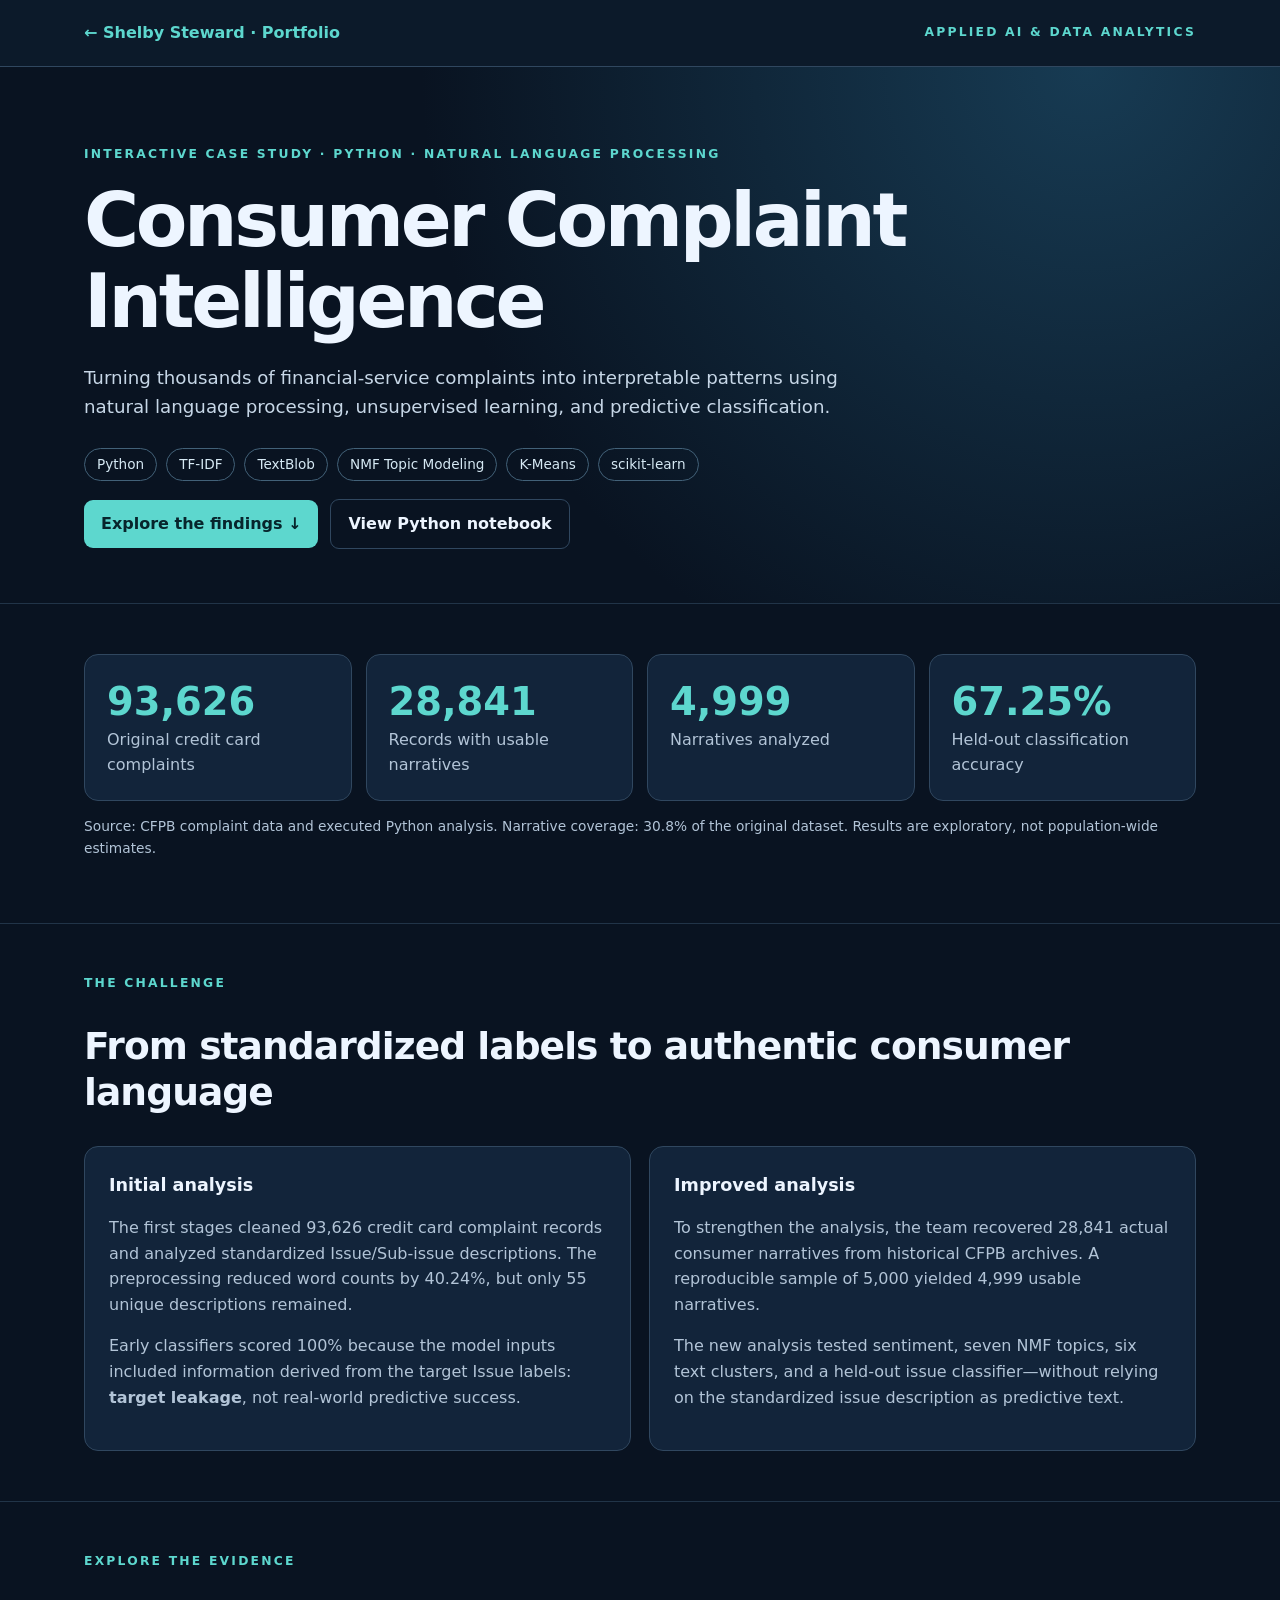
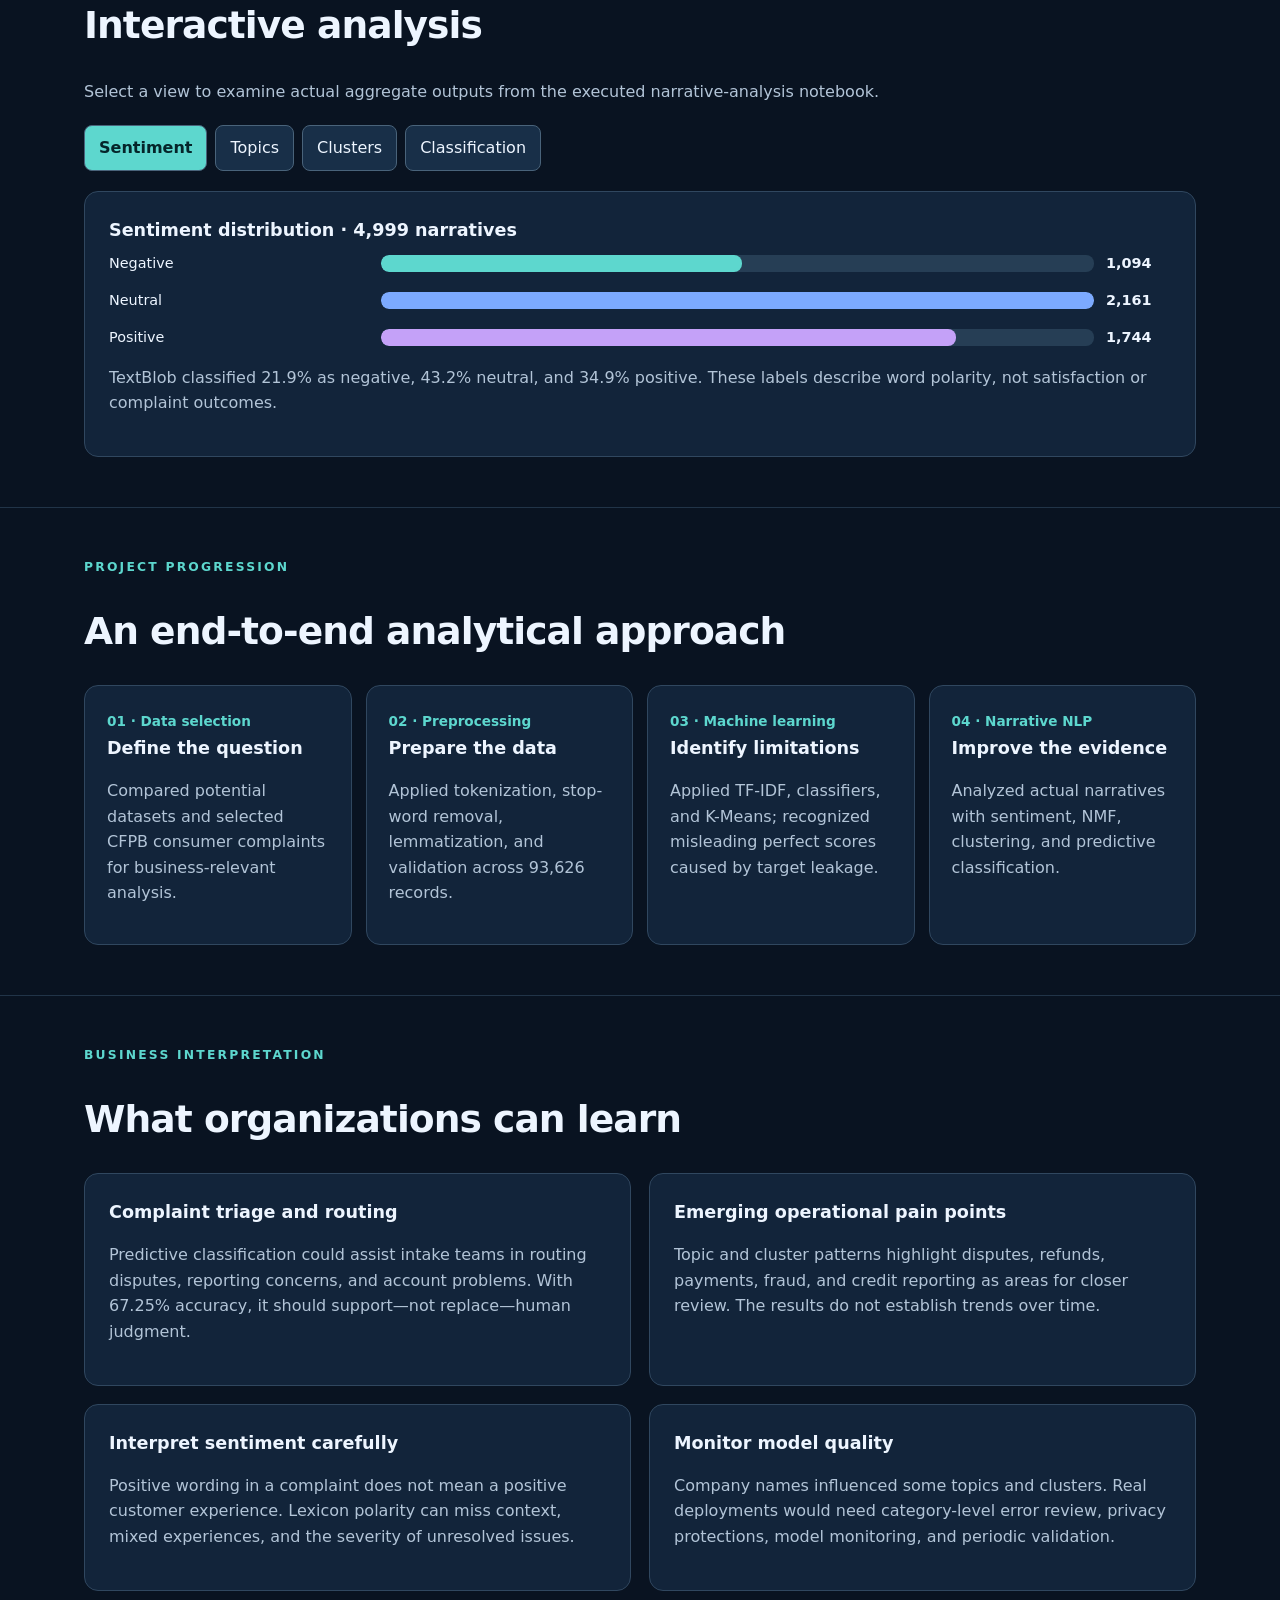
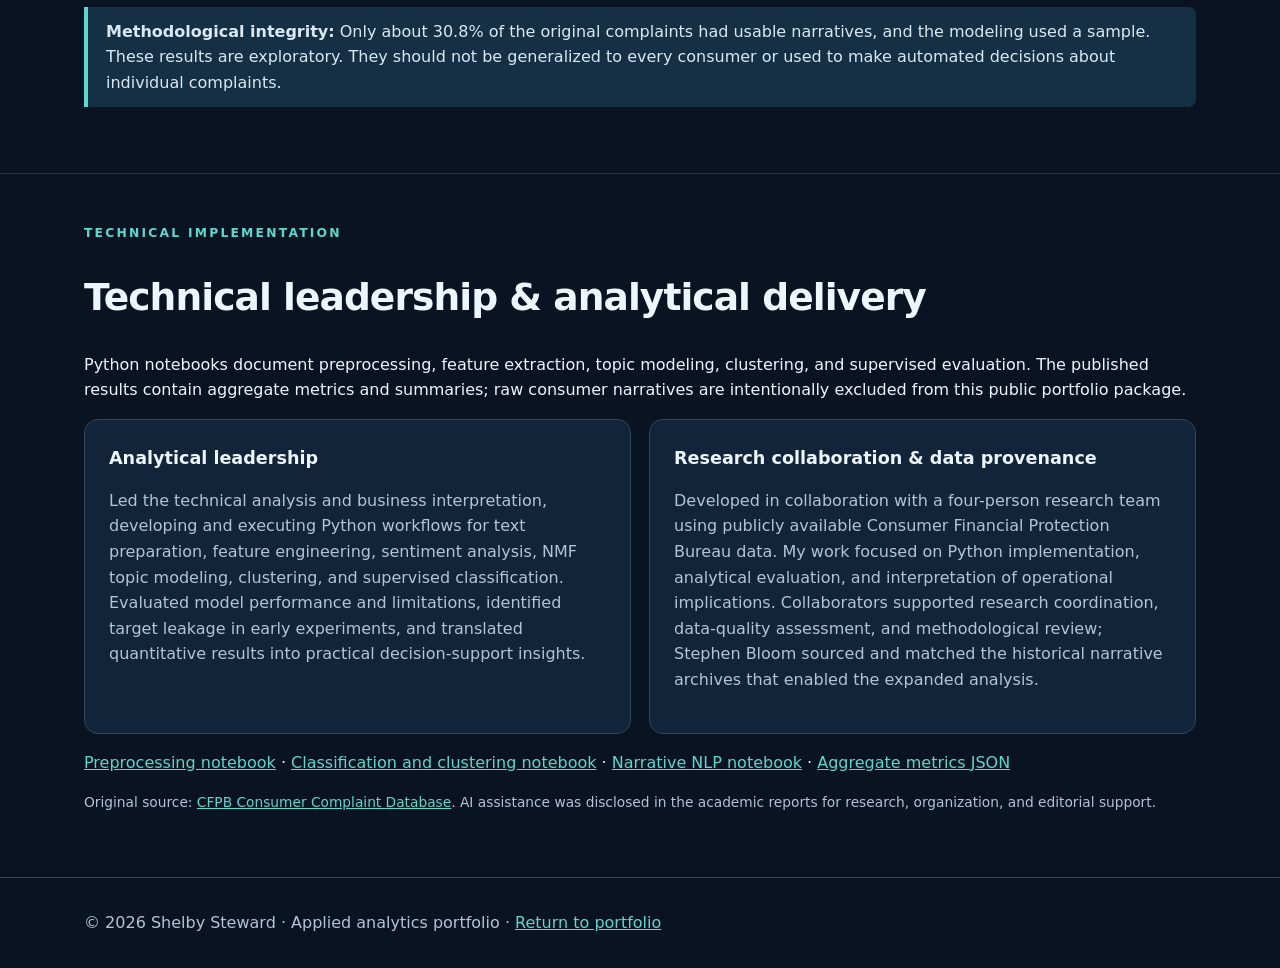
==== consumer-complaint-intelligence/index.html @ a6d93973 "Add files via upload" ====
<!DOCTYPE html><html lang="en"><head><meta charset="UTF-8"><meta name="viewport" content="width=device-width,initial-scale=1"><meta name="description" content="Consumer Complaint Intelligence: interactive NLP and machine learning case study by Shelby Steward"><title>Consumer Complaint Intelligence | Shelby Steward</title><style>
:root{--bg:#091321;--panel:#12243a;--panel2:#182f48;--ink:#edf5ff;--muted:#b2c4d7;--accent:#5dd7ce;--blue:#7caaff;--line:#30475f}*{box-sizing:border-box}body{margin:0;background:var(--bg);color:var(--ink);font:16px/1.6 system-ui,-apple-system,Segoe UI,sans-serif}a{color:var(--accent)}button{font:inherit;cursor:pointer}button:focus-visible,a:focus-visible,select:focus-visible{outline:3px solid #ffdf78;outline-offset:3px}.wrap{max-width:1160px;margin:auto;padding:0 24px}header{border-bottom:1px solid var(--line);padding:20px 0;background:#0c1a2a}header .wrap{display:flex;justify-content:space-between;align-items:center;gap:15px;flex-wrap:wrap}header a{text-decoration:none;font-weight:650}.eyebrow{letter-spacing:.18em;text-transform:uppercase;color:var(--accent);font-size:.77rem;font-weight:800}.hero{padding:78px 0 54px;background:radial-gradient(circle at 85% 0%,#173b53,transparent 55%)}h1{font-size:clamp(2.3rem,6vw,4.7rem);line-height:1.07;letter-spacing:-.045em;max-width:850px;margin:16px 0 22px}h2{font-size:clamp(1.7rem,3vw,2.35rem);line-height:1.2;letter-spacing:-.025em}h3{margin:0 0 8px;font-size:1.1rem}.lead{max-width:780px;color:#c7d7e7;font-size:1.14rem}.chips{display:flex;flex-wrap:wrap;gap:9px;margin-top:26px}.chip{border:1px solid #426178;border-radius:30px;padding:5px 12px;color:#d6e9f4;font-size:.85rem}.cta{display:inline-block;border-radius:9px;background:var(--accent);color:#07252c;padding:11px 17px;font-weight:800;text-decoration:none;margin:18px 12px 0 0}.cta.secondary{background:transparent;color:var(--ink);border:1px solid var(--line)}section{padding:50px 0;border-top:1px solid #213448}.metrics{display:grid;grid-template-columns:repeat(4,1fr);gap:14px}.metric,.card{background:var(--panel);border:1px solid var(--line);border-radius:14px;padding:22px}.metric strong{display:block;font-size:clamp(1.6rem,3vw,2.4rem);color:var(--accent);line-height:1.3}.metric span,.muted{color:var(--muted)}.grid2{display:grid;grid-template-columns:repeat(2,1fr);gap:18px}.panel{background:var(--panel);border:1px solid var(--line);border-radius:14px;padding:24px}.panel p{color:var(--muted)}.tabs{display:flex;flex-wrap:wrap;gap:8px;margin:20px 0}.tabs button,.sortbtn{border:1px solid #49637a;background:var(--panel2);color:var(--ink);padding:9px 14px;border-radius:8px}.tabs button[aria-pressed=true]{background:var(--accent);color:#05252a;font-weight:800}.bars{display:grid;gap:14px}.barline{display:grid;grid-template-columns:minmax(135px,260px) 1fr 65px;align-items:center;gap:12px;font-size:.9rem}.track{height:17px;background:#263e55;border-radius:8px;overflow:hidden}.fill{height:100%;background:var(--accent);border-radius:8px;transition:width .3s}.barline:nth-child(3n+2) .fill{background:var(--blue)}.barline:nth-child(3n) .fill{background:#c4a1f8}.selector{background:var(--panel2);color:var(--ink);border:1px solid var(--line);border-radius:7px;padding:9px;width:100%;max-width:420px;margin-bottom:15px}.big{font-size:2.6rem;font-weight:850;color:var(--accent)}.tablewrap{overflow-x:auto}table{width:100%;border-collapse:collapse;font-size:.88rem}th,td{padding:12px 10px;border-bottom:1px solid var(--line);text-align:left}th{color:var(--accent)}td{color:#dce8f5}.note{border-left:4px solid var(--accent);padding:12px 18px;background:#153044;color:#d8e9f4;border-radius:0 8px 8px 0}.steps{display:grid;grid-template-columns:repeat(4,1fr);gap:14px}.steps .card span{color:var(--accent);font-size:.85rem;font-weight:750}.foot{padding:32px 0;color:var(--muted);border-top:1px solid var(--line)}.small{font-size:.86rem}.pill{color:var(--accent);font-weight:700}.legend{display:flex;flex-wrap:wrap;gap:16px;font-size:.83rem;color:var(--muted);margin:15px 0}.dot{display:inline-block;width:10px;height:10px;border-radius:50%;margin-right:5px}.stack{height:30px;display:flex;border-radius:6px;overflow:hidden}.stack div{height:100%} @media(max-width:800px){.metrics,.steps{grid-template-columns:repeat(2,1fr)}.grid2{grid-template-columns:1fr}}@media(max-width:500px){.metrics,.steps{grid-template-columns:1fr}.barline{grid-template-columns:100px 1fr 46px;font-size:.77rem}.wrap{padding:0 16px}}
</style></head><body><header><div class="wrap"><a href="https://shelbysteward.github.io/">← Shelby Steward · Portfolio</a><span class="eyebrow">Applied AI & Data Analytics</span></div></header><main><div class="hero"><div class="wrap"><div class="eyebrow">Interactive case study · Python · Natural Language Processing</div><h1>Consumer Complaint Intelligence</h1><p class="lead">Turning thousands of financial-service complaints into interpretable patterns using natural language processing, unsupervised learning, and predictive classification.</p><div class="chips"><span class="chip">Python</span><span class="chip">TF-IDF</span><span class="chip">TextBlob</span><span class="chip">NMF Topic Modeling</span><span class="chip">K-Means</span><span class="chip">scikit-learn</span></div><a class="cta" href="#explore">Explore the findings ↓</a><a class="cta secondary" href="notebooks/04-narrative-nlp.ipynb">View Python notebook</a></div></div>
<section><div class="wrap"><div class="metrics"><div class="metric"><strong>93,626</strong><span>Original credit card complaints</span></div><div class="metric"><strong>28,841</strong><span>Records with usable narratives</span></div><div class="metric"><strong>4,999</strong><span>Narratives analyzed</span></div><div class="metric"><strong>67.25%</strong><span>Held-out classification accuracy</span></div></div><p class="small muted">Source: CFPB complaint data and executed Python analysis. Narrative coverage: 30.8% of the original dataset. Results are exploratory, not population-wide estimates.</p></div></section>
<section><div class="wrap"><div class="eyebrow">The challenge</div><h2>From standardized labels to authentic consumer language</h2><div class="grid2"><div class="panel"><h3>Initial analysis</h3><p>The first stages cleaned 93,626 credit card complaint records and analyzed standardized Issue/Sub-issue descriptions. The preprocessing reduced word counts by 40.24%, but only 55 unique descriptions remained.</p><p>Early classifiers scored 100% because the model inputs included information derived from the target Issue labels: <strong>target leakage</strong>, not real-world predictive success.</p></div><div class="panel"><h3>Improved analysis</h3><p>To strengthen the analysis, the team recovered 28,841 actual consumer narratives from historical CFPB archives. A reproducible sample of 5,000 yielded 4,999 usable narratives.</p><p>The new analysis tested sentiment, seven NMF topics, six text clusters, and a held-out issue classifier—without relying on the standardized issue description as predictive text.</p></div></div></div></section>
<section id="explore"><div class="wrap"><div class="eyebrow">Explore the evidence</div><h2>Interactive analysis</h2><p class="muted">Select a view to examine actual aggregate outputs from the executed narrative-analysis notebook.</p><div class="tabs" role="group" aria-label="Choose analysis"><button type="button" data-tab="sentiment" aria-pressed="true">Sentiment</button><button type="button" data-tab="topics" aria-pressed="false">Topics</button><button type="button" data-tab="clusters" aria-pressed="false">Clusters</button><button type="button" data-tab="model" aria-pressed="false">Classification</button></div><div id="chart" class="panel" aria-live="polite"></div></div></section>
<section><div class="wrap"><div class="eyebrow">Project progression</div><h2>An end-to-end analytical approach</h2><div class="steps"><div class="card"><span>01 · Data selection</span><h3>Define the question</h3><p class="muted">Compared potential datasets and selected CFPB consumer complaints for business-relevant analysis.</p></div><div class="card"><span>02 · Preprocessing</span><h3>Prepare the data</h3><p class="muted">Applied tokenization, stop-word removal, lemmatization, and validation across 93,626 records.</p></div><div class="card"><span>03 · Machine learning</span><h3>Identify limitations</h3><p class="muted">Applied TF-IDF, classifiers, and K-Means; recognized misleading perfect scores caused by target leakage.</p></div><div class="card"><span>04 · Narrative NLP</span><h3>Improve the evidence</h3><p class="muted">Analyzed actual narratives with sentiment, NMF, clustering, and predictive classification.</p></div></div></div></section>
<section><div class="wrap"><div class="eyebrow">Business interpretation</div><h2>What organizations can learn</h2><div class="grid2"><div class="panel"><h3>Complaint triage and routing</h3><p>Predictive classification could assist intake teams in routing disputes, reporting concerns, and account problems. With 67.25% accuracy, it should support—not replace—human judgment.</p></div><div class="panel"><h3>Emerging operational pain points</h3><p>Topic and cluster patterns highlight disputes, refunds, payments, fraud, and credit reporting as areas for closer review. The results do not establish trends over time.</p></div><div class="panel"><h3>Interpret sentiment carefully</h3><p>Positive wording in a complaint does not mean a positive customer experience. Lexicon polarity can miss context, mixed experiences, and the severity of unresolved issues.</p></div><div class="panel"><h3>Monitor model quality</h3><p>Company names influenced some topics and clusters. Real deployments would need category-level error review, privacy protections, model monitoring, and periodic validation.</p></div></div><p class="note"><strong>Methodological integrity:</strong> Only about 30.8% of the original complaints had usable narratives, and the modeling used a sample. These results are exploratory. They should not be generalized to every consumer or used to make automated decisions about individual complaints.</p></div></section>
<section><div class="wrap"><div class="eyebrow">Technical implementation</div><h2>Technical leadership & analytical delivery</h2><p>Python notebooks document preprocessing, feature extraction, topic modeling, clustering, and supervised evaluation. The published results contain aggregate metrics and summaries; raw consumer narratives are intentionally excluded from this public portfolio package.</p><div class="grid2"><div class="panel"><h3>Analytical leadership</h3><p>Led the technical analysis and business interpretation, developing and executing Python workflows for text preparation, feature engineering, sentiment analysis, NMF topic modeling, clustering, and supervised classification. Evaluated model performance and limitations, identified target leakage in early experiments, and translated quantitative results into practical decision-support insights.</p></div><div class="panel"><h3>Research collaboration & data provenance</h3><p>Developed in collaboration with a four-person research team using publicly available Consumer Financial Protection Bureau data. My work focused on Python implementation, analytical evaluation, and interpretation of operational implications. Collaborators supported research coordination, data-quality assessment, and methodological review; Stephen Bloom sourced and matched the historical narrative archives that enabled the expanded analysis.</p></div></div><p><a href="notebooks/02-data-preprocessing.ipynb">Preprocessing notebook</a> · <a href="notebooks/03-classification-and-clustering.ipynb">Classification and clustering notebook</a> · <a href="notebooks/04-narrative-nlp.ipynb">Narrative NLP notebook</a> · <a href="metrics.json">Aggregate metrics JSON</a></p><p class="small muted">Original source: <a href="https://www.consumerfinance.gov/data-research/consumer-complaints/">CFPB Consumer Complaint Database</a>. AI assistance was disclosed in the academic reports for research, organization, and editorial support.</p></div></section></main><footer class="foot"><div class="wrap">© 2026 Shelby Steward · Applied analytics portfolio · <a href="https://shelbysteward.github.io/">Return to portfolio</a></div></footer>
<script>
const M={"original_rows": 28841, "analyzed_rows": 4999, "unique_narratives": 4971, "prediction_train_rows": 3901, "prediction_test_rows": 971, "predictive_accuracy": 0.6725, "predictive_macro_f1": 0.5551, "predictive_weighted_f1": 0.663, "majority_class_baseline_accuracy": 0.3522, "sentiment_counts": {"Neutral": 2161, "Positive": 1744, "Negative": 1094}, "topic_keywords": {"1": "card, account, called, credit, credit card, told, payment, said", "2": "dispute, merchant, evidence, charge, refund, transaction, billing, provided", "3": "reporting, account, credit reporting, inaccurate, consumer, reported, information, credit", "4": "report, fraudulent, credit report, identity, theft, credit, identity theft, accounts", "5": "late, late payment, entries, payment, payment entries, usc, unlawful, unfair unlawful", "6": "american, american express, express, amex, points, offer, rewards, membership", "7": "wells, fargo, wells fargo, fargo credit, card, credit card, fargo bank, called wells"}, "topic_counts": {"1": 1715, "2": 1105, "3": 861, "4": 634, "5": 178, "6": 319, "7": 187}, "cluster_counts": {"1": 948, "2": 1538, "3": 875, "4": 747, "5": 257, "6": 634}, "predictive_classification_report": {"Advertising and marketing, including promotional offers": {"precision": 0.6333333333333333, "recall": 0.475, "f1-score": 0.5428571428571428, "support": 40.0}, "Closing your account": {"precision": 0.6486486486486487, "recall": 0.5783132530120482, "f1-score": 0.6114649681528662, "support": 83.0}, "Fees or interest": {"precision": 0.6220472440944882, "recall": 0.6991150442477876, "f1-score": 0.6583333333333333, "support": 113.0}, "Getting a credit card": {"precision": 0.6595744680851063, "recall": 0.6813186813186813, "f1-score": 0.6702702702702703, "support": 91.0}, "Incorrect information on your report": {"precision": 0.6862745098039216, "recall": 0.7, "f1-score": 0.693069306930693, "support": 50.0}, "Other features, terms, or problems": {"precision": 0.46153846153846156, "recall": 0.384, "f1-score": 0.4192139737991266, "support": 125.0}, "Problem when making payments": {"precision": 0.38596491228070173, "recall": 0.3728813559322034, "f1-score": 0.3793103448275862, "support": 59.0}, "Problem with a company's investigation into an existing problem": {"precision": 0.2857142857142857, "recall": 0.16666666666666666, "f1-score": 0.21052631578947367, "support": 24.0}, "Problem with a purchase shown on your statement": {"precision": 0.839572192513369, "recall": 0.9181286549707602, "f1-score": 0.8770949720670391, "support": 342.0}, "Trouble using your card": {"precision": 0.4782608695652174, "recall": 0.5, "f1-score": 0.4888888888888889, "support": 44.0}, "accuracy": 0.6725025746652935, "macro avg": {"precision": 0.5700928925577534, "recall": 0.5475423656148147, "f1-score": 0.5551029516916419, "support": 971.0}, "weighted avg": {"precision": 0.6583893515079741, "recall": 0.6725025746652935, "f1-score": 0.6630451955566157, "support": 971.0}}};
const topics=['Account servicing','Merchant disputes & refunds','Credit reporting','Fraud & identity theft','Late payments','American Express terminology','Wells Fargo terminology'];
const clusters=['Reporting, late payments & accounts','General card/account servicing','Merchant disputes & refunds','Promotional balances & payments','American Express terminology','Fraud & Bank of America terminology'];
const sentimentColors=['#ffb18e','#91b9ed','#5dd7ce'];
const chart=document.getElementById('chart');
const esc=s=>String(s).replace(/[&<>"']/g,c=>({'&':'&amp;','<':'&lt;','>':'&gt;','"':'&quot;',"'":'&#39;'}[c]));
function bars(rows,max){return '<div class="bars">'+rows.map(([label,value],i)=>`<div class="barline"><span>${esc(label)}</span><div class="track" role="img" aria-label="${esc(label)}: ${value.toLocaleString()}"><div class="fill" style="width:${(value/max*100).toFixed(2)}%"></div></div><strong>${value.toLocaleString()}</strong></div>`).join('')+'</div>'}
function render(tab){document.querySelectorAll('[data-tab]').forEach(b=>b.setAttribute('aria-pressed',String(b.dataset.tab===tab)));if(tab==='sentiment'){let rows=['Negative','Neutral','Positive'].map(x=>[x,M.sentiment_counts[x]]);chart.innerHTML='<h3>Sentiment distribution · 4,999 narratives</h3>'+bars(rows,Math.max(...rows.map(x=>x[1])))+'<p>TextBlob classified 21.9% as negative, 43.2% neutral, and 34.9% positive. These labels describe word polarity, not satisfaction or complaint outcomes.</p>'}else if(tab==='topics'){let rows=topics.map((x,i)=>[x,M.topic_counts[i+1]]);chart.innerHTML='<h3>Seven NMF topics · narrative counts</h3>'+bars(rows,1715)+'<p class="small">Topic labels are interpretations of representative terms; company-specific topics may reflect repeated names rather than distinct customer issues.</p><label for="topicpick">Inspect topic keywords</label><br><select class="selector" id="topicpick">'+topics.map((x,i)=>`<option value="${i}">${esc(x)}</option>`).join('')+'</select><div id="topicdetail" class="note"></div>';const sel=document.getElementById('topicpick');function update(){let i=+sel.value;document.getElementById('topicdetail').innerHTML=`<strong>${esc(topics[i])}</strong> · ${M.topic_counts[i+1].toLocaleString()} narratives<br>Representative terms: ${esc(M.topic_keywords[i+1])}`};sel.onchange=update;update()}else if(tab==='clusters'){let rows=clusters.map((x,i)=>[x,M.cluster_counts[i+1]]);chart.innerHTML='<h3>Six MiniBatch K-Means clusters</h3>'+bars(rows,1538)+'<p>Explore the polarity distribution within each cluster. Cluster themes are exploratory interpretations, not validated complaint categories.</p><label for="clusterpick">Choose a cluster</label><br><select class="selector" id="clusterpick">'+clusters.map((x,i)=>`<option value="${i}">Cluster ${i+1} · ${esc(x)}</option>`).join('')+'</select><div id="clusterdetail"></div>';let counts=[[284,367,297],[359,635,544],[178,396,301],[102,307,338],[43,145,69],[128,311,195]];const sel=document.getElementById('clusterpick');function update(){let i=+sel.value,c=counts[i],sum=c.reduce((a,b)=>a+b,0);document.getElementById('clusterdetail').innerHTML='<div class="stack" role="img" aria-label="Negative '+c[0]+', neutral '+c[1]+', positive '+c[2]+'">'+c.map((v,j)=>`<div style="width:${v/sum*100}%;background:${sentimentColors[j]}"></div>`).join('')+'</div><div class="legend">'+['Negative','Neutral','Positive'].map((x,j)=>`<span><span class="dot" style="background:${sentimentColors[j]}"></span>${x}: ${c[j]} (${(c[j]/sum*100).toFixed(1)}%)</span>`).join('')+'</div>'};sel.onchange=update;update()}else{let rep=Object.entries(M.predictive_classification_report).filter(([k,v])=>v&&typeof v==='object'&&'f1-score' in v&&k!=='macro avg'&&k!=='weighted avg');chart.innerHTML='<h3>Held-out issue classification</h3><div class="grid2"><div><div class="big">67.25%</div><span class="muted">Classifier accuracy</span></div><div><div class="big">35.22%</div><span class="muted">Majority-class baseline</span></div></div><p>Accuracy improved by 32.03 percentage points over the baseline. Macro F1: 0.5551; weighted F1: 0.6630. Holdout test: 971 records.</p><p class="small">Compare class-specific F1 to see where performance varied. The initial perfect classification scores reflected target leakage and are not comparable real-world predictive results.</p><div class="tablewrap"><table><thead><tr><th>Issue category</th><th>F1</th><th>Test cases</th></tr></thead><tbody>'+rep.sort((a,b)=>b[1]['f1-score']-a[1]['f1-score']).map(([name,v])=>`<tr><td>${esc(name)}</td><td>${v['f1-score'].toFixed(3)}</td><td>${v.support}</td></tr>`).join('')+'</tbody></table></div>'}}
document.querySelectorAll('[data-tab]').forEach(b=>b.addEventListener('click',()=>render(b.dataset.tab)));render('sentiment');
</script></body></html>
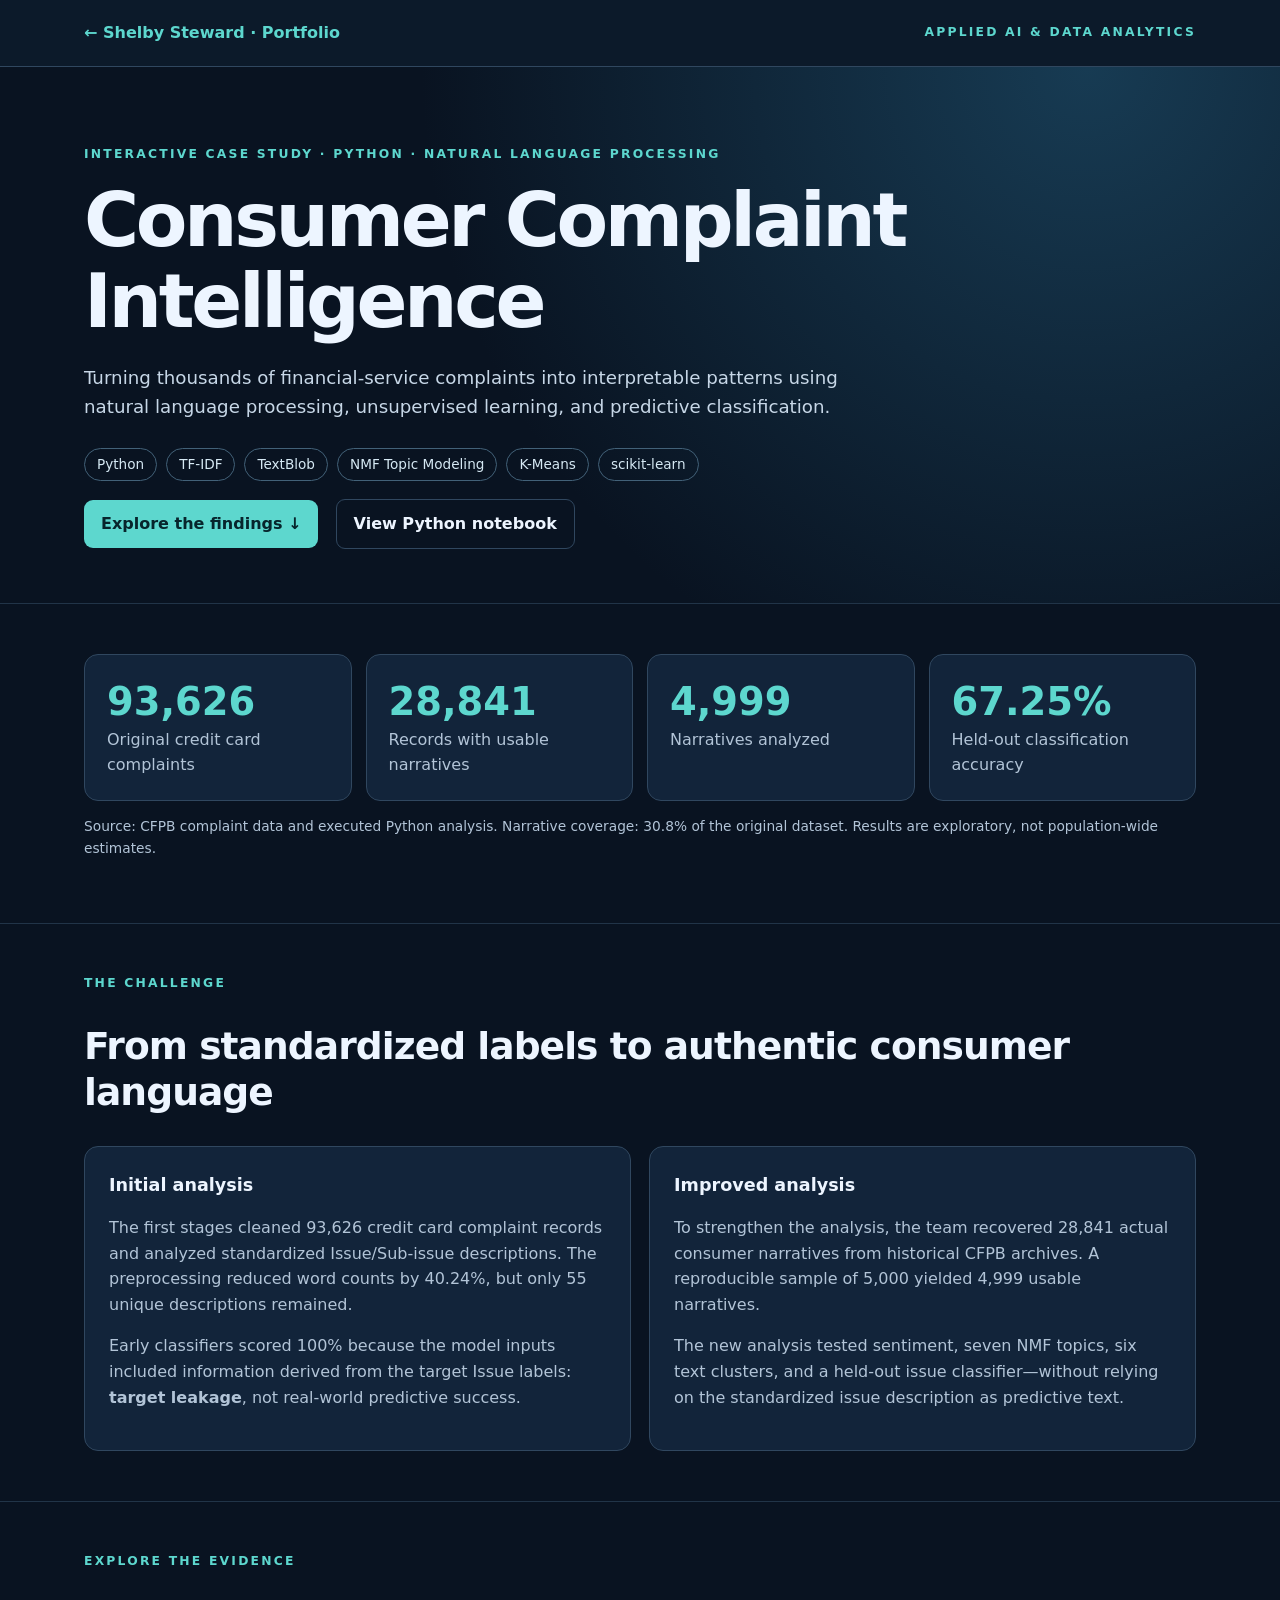
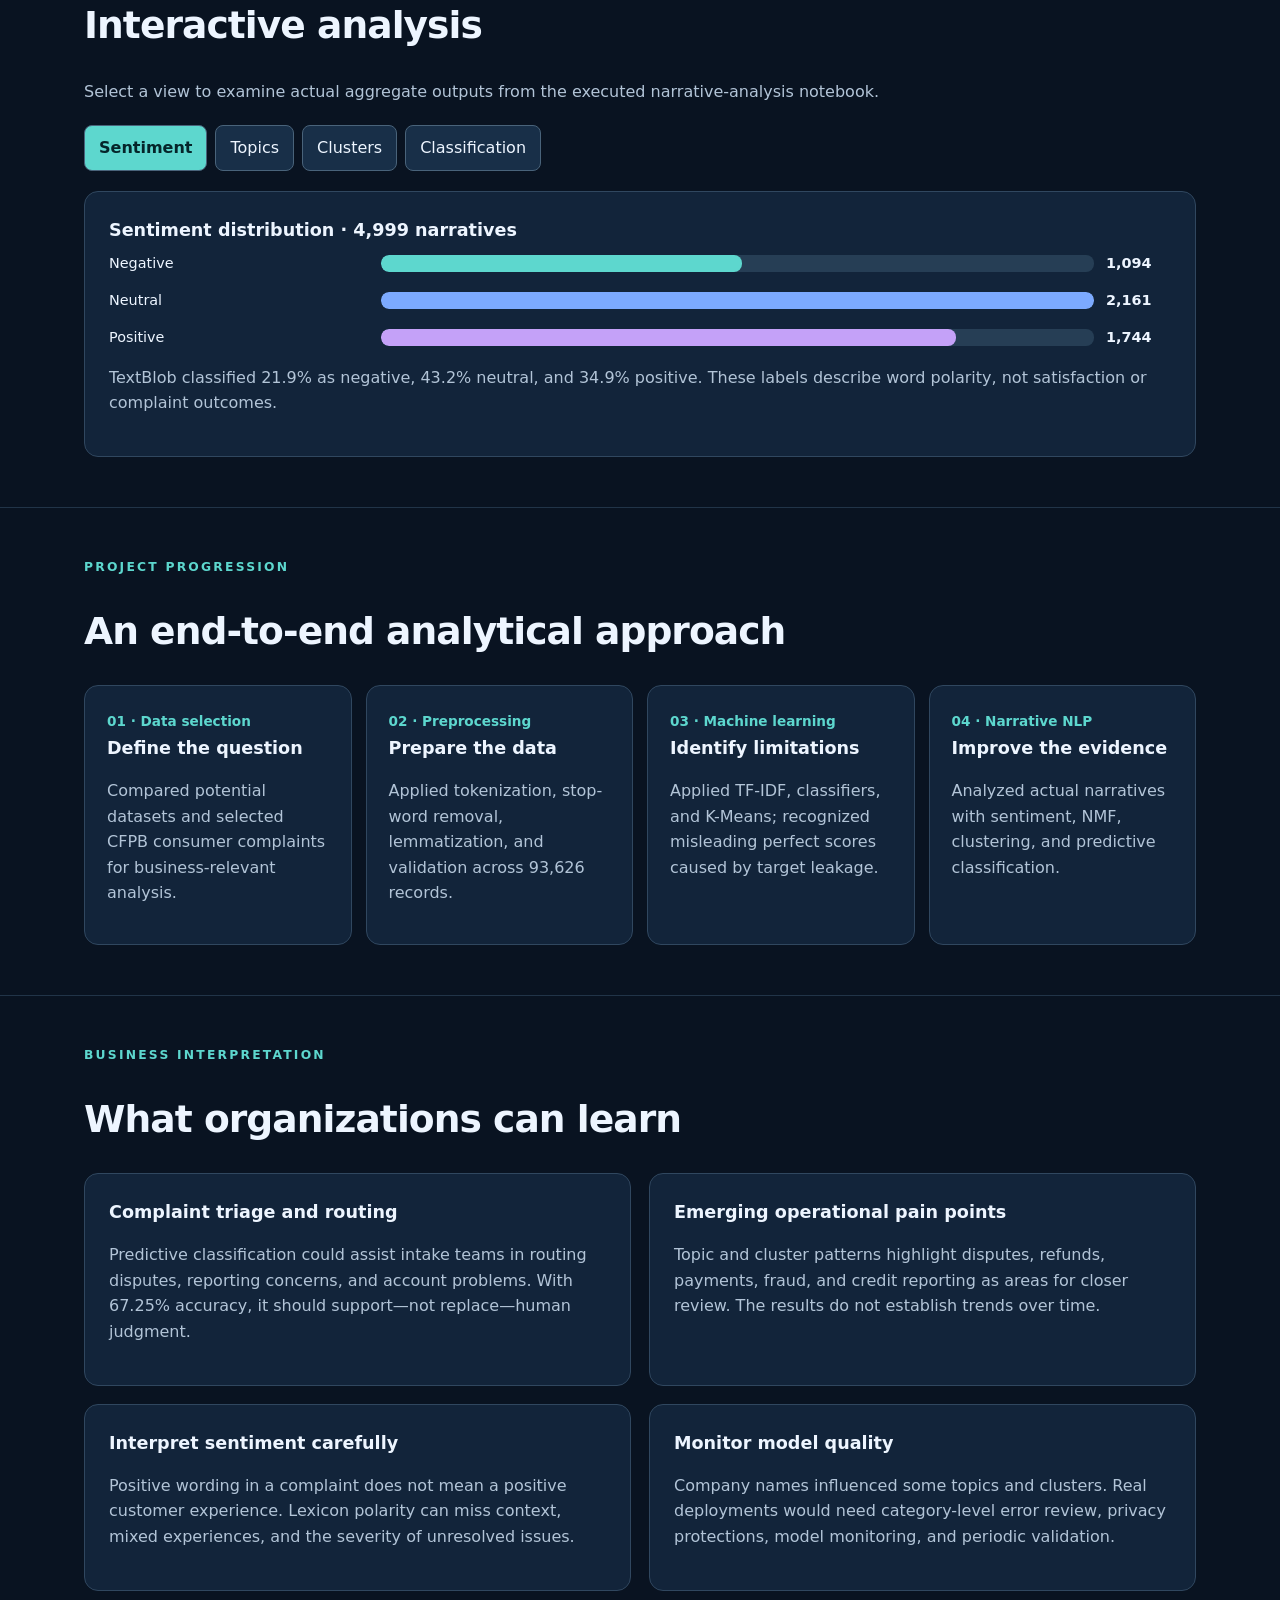
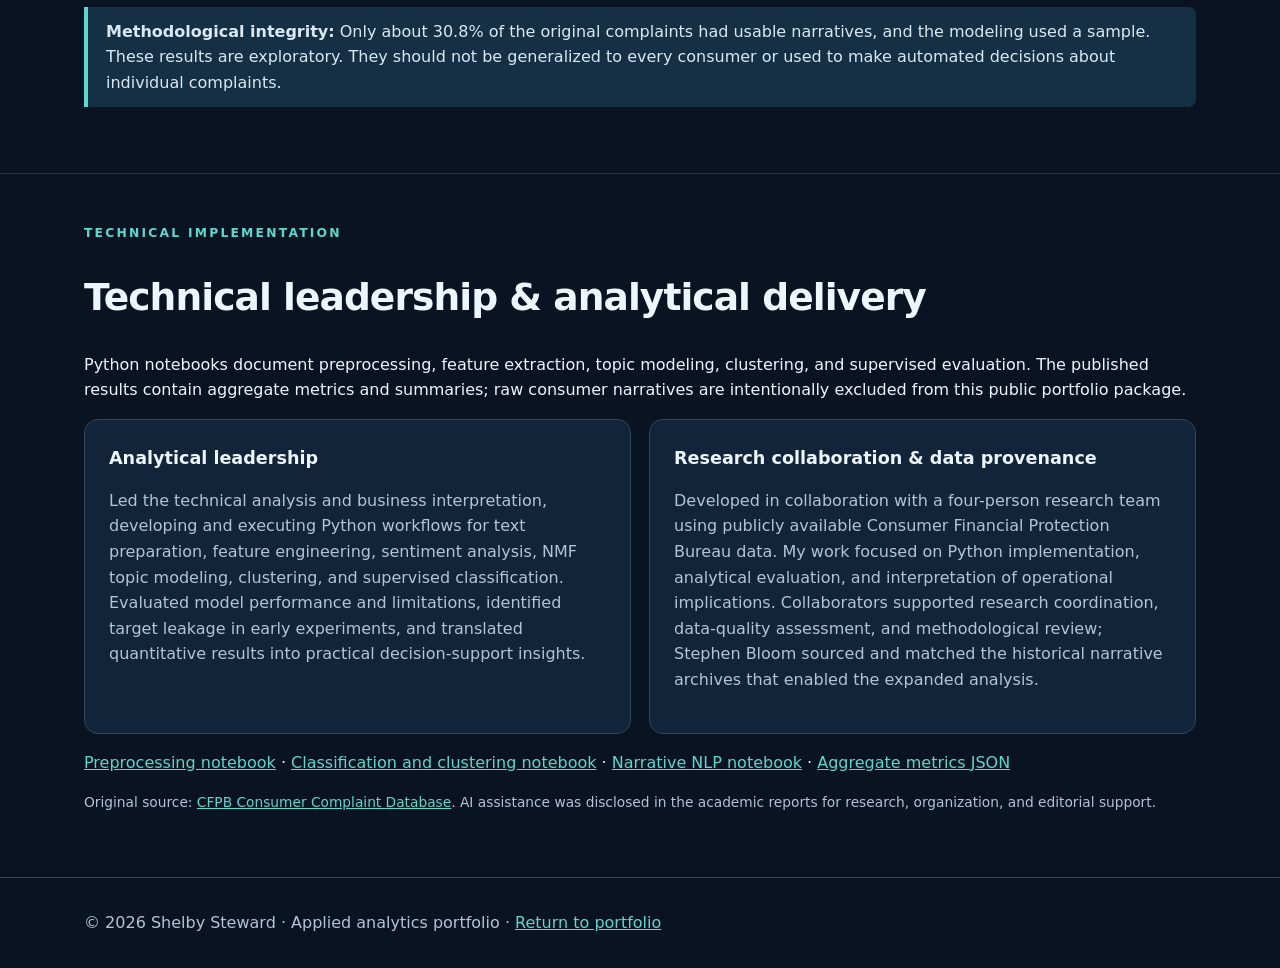
==== commit 6deac636: "Update index.html" ====
--- a/consumer-complaint-intelligence/index.html
+++ b/consumer-complaint-intelligence/index.html
@@ -1,20 +1,394 @@
-<!DOCTYPE html><html lang="en"><head><meta charset="UTF-8"><meta name="viewport" content="width=device-width,initial-scale=1"><meta name="description" content="Consumer Complaint Intelligence: interactive NLP and machine learning case study by Shelby Steward"><title>Consumer Complaint Intelligence | Shelby Steward</title><style>
-:root{--bg:#091321;--panel:#12243a;--panel2:#182f48;--ink:#edf5ff;--muted:#b2c4d7;--accent:#5dd7ce;--blue:#7caaff;--line:#30475f}*{box-sizing:border-box}body{margin:0;background:var(--bg);color:var(--ink);font:16px/1.6 system-ui,-apple-system,Segoe UI,sans-serif}a{color:var(--accent)}button{font:inherit;cursor:pointer}button:focus-visible,a:focus-visible,select:focus-visible{outline:3px solid #ffdf78;outline-offset:3px}.wrap{max-width:1160px;margin:auto;padding:0 24px}header{border-bottom:1px solid var(--line);padding:20px 0;background:#0c1a2a}header .wrap{display:flex;justify-content:space-between;align-items:center;gap:15px;flex-wrap:wrap}header a{text-decoration:none;font-weight:650}.eyebrow{letter-spacing:.18em;text-transform:uppercase;color:var(--accent);font-size:.77rem;font-weight:800}.hero{padding:78px 0 54px;background:radial-gradient(circle at 85% 0%,#173b53,transparent 55%)}h1{font-size:clamp(2.3rem,6vw,4.7rem);line-height:1.07;letter-spacing:-.045em;max-width:850px;margin:16px 0 22px}h2{font-size:clamp(1.7rem,3vw,2.35rem);line-height:1.2;letter-spacing:-.025em}h3{margin:0 0 8px;font-size:1.1rem}.lead{max-width:780px;color:#c7d7e7;font-size:1.14rem}.chips{display:flex;flex-wrap:wrap;gap:9px;margin-top:26px}.chip{border:1px solid #426178;border-radius:30px;padding:5px 12px;color:#d6e9f4;font-size:.85rem}.cta{display:inline-block;border-radius:9px;background:var(--accent);color:#07252c;padding:11px 17px;font-weight:800;text-decoration:none;margin:18px 12px 0 0}.cta.secondary{background:transparent;color:var(--ink);border:1px solid var(--line)}section{padding:50px 0;border-top:1px solid #213448}.metrics{display:grid;grid-template-columns:repeat(4,1fr);gap:14px}.metric,.card{background:var(--panel);border:1px solid var(--line);border-radius:14px;padding:22px}.metric strong{display:block;font-size:clamp(1.6rem,3vw,2.4rem);color:var(--accent);line-height:1.3}.metric span,.muted{color:var(--muted)}.grid2{display:grid;grid-template-columns:repeat(2,1fr);gap:18px}.panel{background:var(--panel);border:1px solid var(--line);border-radius:14px;padding:24px}.panel p{color:var(--muted)}.tabs{display:flex;flex-wrap:wrap;gap:8px;margin:20px 0}.tabs button,.sortbtn{border:1px solid #49637a;background:var(--panel2);color:var(--ink);padding:9px 14px;border-radius:8px}.tabs button[aria-pressed=true]{background:var(--accent);color:#05252a;font-weight:800}.bars{display:grid;gap:14px}.barline{display:grid;grid-template-columns:minmax(135px,260px) 1fr 65px;align-items:center;gap:12px;font-size:.9rem}.track{height:17px;background:#263e55;border-radius:8px;overflow:hidden}.fill{height:100%;background:var(--accent);border-radius:8px;transition:width .3s}.barline:nth-child(3n+2) .fill{background:var(--blue)}.barline:nth-child(3n) .fill{background:#c4a1f8}.selector{background:var(--panel2);color:var(--ink);border:1px solid var(--line);border-radius:7px;padding:9px;width:100%;max-width:420px;margin-bottom:15px}.big{font-size:2.6rem;font-weight:850;color:var(--accent)}.tablewrap{overflow-x:auto}table{width:100%;border-collapse:collapse;font-size:.88rem}th,td{padding:12px 10px;border-bottom:1px solid var(--line);text-align:left}th{color:var(--accent)}td{color:#dce8f5}.note{border-left:4px solid var(--accent);padding:12px 18px;background:#153044;color:#d8e9f4;border-radius:0 8px 8px 0}.steps{display:grid;grid-template-columns:repeat(4,1fr);gap:14px}.steps .card span{color:var(--accent);font-size:.85rem;font-weight:750}.foot{padding:32px 0;color:var(--muted);border-top:1px solid var(--line)}.small{font-size:.86rem}.pill{color:var(--accent);font-weight:700}.legend{display:flex;flex-wrap:wrap;gap:16px;font-size:.83rem;color:var(--muted);margin:15px 0}.dot{display:inline-block;width:10px;height:10px;border-radius:50%;margin-right:5px}.stack{height:30px;display:flex;border-radius:6px;overflow:hidden}.stack div{height:100%} @media(max-width:800px){.metrics,.steps{grid-template-columns:repeat(2,1fr)}.grid2{grid-template-columns:1fr}}@media(max-width:500px){.metrics,.steps{grid-template-columns:1fr}.barline{grid-template-columns:100px 1fr 46px;font-size:.77rem}.wrap{padding:0 16px}}
-</style></head><body><header><div class="wrap"><a href="https://shelbysteward.github.io/">← Shelby Steward · Portfolio</a><span class="eyebrow">Applied AI & Data Analytics</span></div></header><main><div class="hero"><div class="wrap"><div class="eyebrow">Interactive case study · Python · Natural Language Processing</div><h1>Consumer Complaint Intelligence</h1><p class="lead">Turning thousands of financial-service complaints into interpretable patterns using natural language processing, unsupervised learning, and predictive classification.</p><div class="chips"><span class="chip">Python</span><span class="chip">TF-IDF</span><span class="chip">TextBlob</span><span class="chip">NMF Topic Modeling</span><span class="chip">K-Means</span><span class="chip">scikit-learn</span></div><a class="cta" href="#explore">Explore the findings ↓</a><a class="cta secondary" href="notebooks/04-narrative-nlp.ipynb">View Python notebook</a></div></div>
-<section><div class="wrap"><div class="metrics"><div class="metric"><strong>93,626</strong><span>Original credit card complaints</span></div><div class="metric"><strong>28,841</strong><span>Records with usable narratives</span></div><div class="metric"><strong>4,999</strong><span>Narratives analyzed</span></div><div class="metric"><strong>67.25%</strong><span>Held-out classification accuracy</span></div></div><p class="small muted">Source: CFPB complaint data and executed Python analysis. Narrative coverage: 30.8% of the original dataset. Results are exploratory, not population-wide estimates.</p></div></section>
-<section><div class="wrap"><div class="eyebrow">The challenge</div><h2>From standardized labels to authentic consumer language</h2><div class="grid2"><div class="panel"><h3>Initial analysis</h3><p>The first stages cleaned 93,626 credit card complaint records and analyzed standardized Issue/Sub-issue descriptions. The preprocessing reduced word counts by 40.24%, but only 55 unique descriptions remained.</p><p>Early classifiers scored 100% because the model inputs included information derived from the target Issue labels: <strong>target leakage</strong>, not real-world predictive success.</p></div><div class="panel"><h3>Improved analysis</h3><p>To strengthen the analysis, the team recovered 28,841 actual consumer narratives from historical CFPB archives. A reproducible sample of 5,000 yielded 4,999 usable narratives.</p><p>The new analysis tested sentiment, seven NMF topics, six text clusters, and a held-out issue classifier—without relying on the standardized issue description as predictive text.</p></div></div></div></section>
-<section id="explore"><div class="wrap"><div class="eyebrow">Explore the evidence</div><h2>Interactive analysis</h2><p class="muted">Select a view to examine actual aggregate outputs from the executed narrative-analysis notebook.</p><div class="tabs" role="group" aria-label="Choose analysis"><button type="button" data-tab="sentiment" aria-pressed="true">Sentiment</button><button type="button" data-tab="topics" aria-pressed="false">Topics</button><button type="button" data-tab="clusters" aria-pressed="false">Clusters</button><button type="button" data-tab="model" aria-pressed="false">Classification</button></div><div id="chart" class="panel" aria-live="polite"></div></div></section>
-<section><div class="wrap"><div class="eyebrow">Project progression</div><h2>An end-to-end analytical approach</h2><div class="steps"><div class="card"><span>01 · Data selection</span><h3>Define the question</h3><p class="muted">Compared potential datasets and selected CFPB consumer complaints for business-relevant analysis.</p></div><div class="card"><span>02 · Preprocessing</span><h3>Prepare the data</h3><p class="muted">Applied tokenization, stop-word removal, lemmatization, and validation across 93,626 records.</p></div><div class="card"><span>03 · Machine learning</span><h3>Identify limitations</h3><p class="muted">Applied TF-IDF, classifiers, and K-Means; recognized misleading perfect scores caused by target leakage.</p></div><div class="card"><span>04 · Narrative NLP</span><h3>Improve the evidence</h3><p class="muted">Analyzed actual narratives with sentiment, NMF, clustering, and predictive classification.</p></div></div></div></section>
-<section><div class="wrap"><div class="eyebrow">Business interpretation</div><h2>What organizations can learn</h2><div class="grid2"><div class="panel"><h3>Complaint triage and routing</h3><p>Predictive classification could assist intake teams in routing disputes, reporting concerns, and account problems. With 67.25% accuracy, it should support—not replace—human judgment.</p></div><div class="panel"><h3>Emerging operational pain points</h3><p>Topic and cluster patterns highlight disputes, refunds, payments, fraud, and credit reporting as areas for closer review. The results do not establish trends over time.</p></div><div class="panel"><h3>Interpret sentiment carefully</h3><p>Positive wording in a complaint does not mean a positive customer experience. Lexicon polarity can miss context, mixed experiences, and the severity of unresolved issues.</p></div><div class="panel"><h3>Monitor model quality</h3><p>Company names influenced some topics and clusters. Real deployments would need category-level error review, privacy protections, model monitoring, and periodic validation.</p></div></div><p class="note"><strong>Methodological integrity:</strong> Only about 30.8% of the original complaints had usable narratives, and the modeling used a sample. These results are exploratory. They should not be generalized to every consumer or used to make automated decisions about individual complaints.</p></div></section>
-<section><div class="wrap"><div class="eyebrow">Technical implementation</div><h2>Technical leadership & analytical delivery</h2><p>Python notebooks document preprocessing, feature extraction, topic modeling, clustering, and supervised evaluation. The published results contain aggregate metrics and summaries; raw consumer narratives are intentionally excluded from this public portfolio package.</p><div class="grid2"><div class="panel"><h3>Analytical leadership</h3><p>Led the technical analysis and business interpretation, developing and executing Python workflows for text preparation, feature engineering, sentiment analysis, NMF topic modeling, clustering, and supervised classification. Evaluated model performance and limitations, identified target leakage in early experiments, and translated quantitative results into practical decision-support insights.</p></div><div class="panel"><h3>Research collaboration & data provenance</h3><p>Developed in collaboration with a four-person research team using publicly available Consumer Financial Protection Bureau data. My work focused on Python implementation, analytical evaluation, and interpretation of operational implications. Collaborators supported research coordination, data-quality assessment, and methodological review; Stephen Bloom sourced and matched the historical narrative archives that enabled the expanded analysis.</p></div></div><p><a href="notebooks/02-data-preprocessing.ipynb">Preprocessing notebook</a> · <a href="notebooks/03-classification-and-clustering.ipynb">Classification and clustering notebook</a> · <a href="notebooks/04-narrative-nlp.ipynb">Narrative NLP notebook</a> · <a href="metrics.json">Aggregate metrics JSON</a></p><p class="small muted">Original source: <a href="https://www.consumerfinance.gov/data-research/consumer-complaints/">CFPB Consumer Complaint Database</a>. AI assistance was disclosed in the academic reports for research, organization, and editorial support.</p></div></section></main><footer class="foot"><div class="wrap">© 2026 Shelby Steward · Applied analytics portfolio · <a href="https://shelbysteward.github.io/">Return to portfolio</a></div></footer>
+
+<!DOCTYPE html>
+<html lang="en">
+<head>
+<meta charset="UTF-8">
+<meta name="viewport" content="width=device-width,initial-scale=1">
+<meta name="description" content="Consumer Complaint Intelligence: interactive NLP and machine learning case study by Shelby Steward">
+<title>Consumer Complaint Intelligence | Shelby Steward</title>
+<style>
+:root{--bg:#091321;--panel:#12243a;--panel2:#182f48;--ink:#edf5ff;--muted:#b2c4d7;--accent:#5dd7ce;--blue:#7caaff;--line:#30475f}
+*{box-sizing:border-box}
+body{margin:0;background:var(--bg);color:var(--ink);font:16px/1.6 system-ui,-apple-system,Segoe UI,sans-serif}
+a{color:var(--accent)}
+button{font:inherit;cursor:pointer}
+button:focus-visible,a:focus-visible,select:focus-visible{outline:3px solid #ffdf78;outline-offset:3px}
+.wrap{max-width:1160px;margin:auto;padding:0 24px}
+header{border-bottom:1px solid var(--line);padding:20px 0;background:#0c1a2a}
+header .wrap{display:flex;justify-content:space-between;align-items:center;gap:15px;flex-wrap:wrap}
+header a{text-decoration:none;font-weight:650}
+.eyebrow{letter-spacing:.18em;text-transform:uppercase;color:var(--accent);font-size:.77rem;font-weight:800}
+.hero{padding:78px 0 54px;background:radial-gradient(circle at 85% 0%,#173b53,transparent 55%)}
+h1{font-size:clamp(2.3rem,6vw,4.7rem);line-height:1.07;letter-spacing:-.045em;max-width:850px;margin:16px 0 22px}
+h2{font-size:clamp(1.7rem,3vw,2.35rem);line-height:1.2;letter-spacing:-.025em}
+h3{margin:0 0 8px;font-size:1.1rem}
+.lead{max-width:780px;color:#c7d7e7;font-size:1.14rem}
+.chips{display:flex;flex-wrap:wrap;gap:9px;margin-top:26px}
+.chip{border:1px solid #426178;border-radius:30px;padding:5px 12px;color:#d6e9f4;font-size:.85rem}
+.cta{display:inline-block;border-radius:9px;background:var(--accent);color:#07252c;padding:11px 17px;font-weight:800;text-decoration:none;margin:18px 12px 0 0}
+.cta.secondary{background:transparent;color:var(--ink);border:1px solid var(--line)}
+section{padding:50px 0;border-top:1px solid #213448}
+.metrics{display:grid;grid-template-columns:repeat(4,1fr);gap:14px}
+.metric,.card{background:var(--panel);border:1px solid var(--line);border-radius:14px;padding:22px}
+.metric strong{display:block;font-size:clamp(1.6rem,3vw,2.4rem);color:var(--accent);line-height:1.3}
+.metric span,.muted{color:var(--muted)}
+.grid2{display:grid;grid-template-columns:repeat(2,1fr);gap:18px}
+.panel{background:var(--panel);border:1px solid var(--line);border-radius:14px;padding:24px}
+.panel p{color:var(--muted)}
+.tabs{display:flex;flex-wrap:wrap;gap:8px;margin:20px 0}
+.tabs button,.sortbtn{border:1px solid #49637a;background:var(--panel2);color:var(--ink);padding:9px 14px;border-radius:8px}
+.tabs button[aria-pressed=true]{background:var(--accent);color:#05252a;font-weight:800}
+.bars{display:grid;gap:14px}
+.barline{display:grid;grid-template-columns:minmax(135px,260px) 1fr 65px;align-items:center;gap:12px;font-size:.9rem}
+.track{height:17px;background:#263e55;border-radius:8px;overflow:hidden}
+.fill{height:100%;background:var(--accent);border-radius:8px;transition:width .3s}
+.barline:nth-child(3n+2) .fill{background:var(--blue)}
+.barline:nth-child(3n) .fill{background:#c4a1f8}
+.selector{background:var(--panel2);color:var(--ink);border:1px solid var(--line);border-radius:7px;padding:9px;width:100%;max-width:420px;margin-bottom:15px}
+.big{font-size:2.6rem;font-weight:850;color:var(--accent)}
+.tablewrap{overflow-x:auto}
+table{width:100%;border-collapse:collapse;font-size:.88rem}
+th,td{padding:12px 10px;border-bottom:1px solid var(--line);text-align:left}
+th{color:var(--accent)}
+td{color:#dce8f5}
+.note{border-left:4px solid var(--accent);padding:12px 18px;background:#153044;color:#d8e9f4;border-radius:0 8px 8px 0}
+.steps{display:grid;grid-template-columns:repeat(4,1fr);gap:14px}
+.steps .card span{color:var(--accent);font-size:.85rem;font-weight:750}
+.foot{padding:32px 0;color:var(--muted);border-top:1px solid var(--line)}
+.small{font-size:.86rem}
+.pill{color:var(--accent);font-weight:700}
+.legend{display:flex;flex-wrap:wrap;gap:16px;font-size:.83rem;color:var(--muted);margin:15px 0}
+.dot{display:inline-block;width:10px;height:10px;border-radius:50%;margin-right:5px}
+.stack{height:30px;display:flex;border-radius:6px;overflow:hidden}
+.stack div{height:100%}
+@media(max-width:800px){
+.metrics,.steps{grid-template-columns:repeat(2,1fr)}
+.grid2{grid-template-columns:1fr}
+}
+@media(max-width:500px){
+.metrics,.steps{grid-template-columns:1fr}
+.barline{grid-template-columns:100px 1fr 46px;font-size:.77rem}
+.wrap{padding:0 16px}
+}
+</style>
+</head>
+<body>
+<header>
+<div class="wrap">
+<a href="https://shelbysteward.github.io/">← Shelby Steward · Portfolio</a>
+<span class="eyebrow">Applied AI &amp; Data Analytics</span>
+</div>
+</header>
+<main>
+<div class="hero">
+<div class="wrap">
+<div class="eyebrow">Interactive case study · Python · Natural Language Processing</div>
+<h1>Consumer Complaint Intelligence</h1>
+<p class="lead">Turning thousands of financial-service complaints into interpretable patterns using natural language processing, unsupervised learning, and predictive classification.</p>
+<div class="chips">
+<span class="chip">Python</span>
+<span class="chip">TF-IDF</span>
+<span class="chip">TextBlob</span>
+<span class="chip">NMF Topic Modeling</span>
+<span class="chip">K-Means</span>
+<span class="chip">scikit-learn</span>
+</div>
+<a class="cta" href="#explore">Explore the findings ↓</a>
+<a class="cta secondary" href="https://github.com/shelbysteward/shelbysteward.github.io/blob/main/consumer-complaint-intelligence/notebooks/04-narrative-nlp.ipynb" target="_blank" rel="noopener noreferrer">View Python notebook</a>
+</div>
+</div>
+
+<section>
+<div class="wrap">
+<div class="metrics">
+<div class="metric"><strong>93,626</strong><span>Original credit card complaints</span></div>
+<div class="metric"><strong>28,841</strong><span>Records with usable narratives</span></div>
+<div class="metric"><strong>4,999</strong><span>Narratives analyzed</span></div>
+<div class="metric"><strong>67.25%</strong><span>Held-out classification accuracy</span></div>
+</div>
+<p class="small muted">Source: CFPB complaint data and executed Python analysis. Narrative coverage: 30.8% of the original dataset. Results are exploratory, not population-wide estimates.</p>
+</div>
+</section>
+
+<section>
+<div class="wrap">
+<div class="eyebrow">The challenge</div>
+<h2>From standardized labels to authentic consumer language</h2>
+<div class="grid2">
+<div class="panel">
+<h3>Initial analysis</h3>
+<p>The first stages cleaned 93,626 credit card complaint records and analyzed standardized Issue/Sub-issue descriptions. The preprocessing reduced word counts by 40.24%, but only 55 unique descriptions remained.</p>
+<p>Early classifiers scored 100% because the model inputs included information derived from the target Issue labels: <strong>target leakage</strong>, not real-world predictive success.</p>
+</div>
+<div class="panel">
+<h3>Improved analysis</h3>
+<p>To strengthen the analysis, the team recovered 28,841 actual consumer narratives from historical CFPB archives. A reproducible sample of 5,000 yielded 4,999 usable narratives.</p>
+<p>The new analysis tested sentiment, seven NMF topics, six text clusters, and a held-out issue classifier—without relying on the standardized issue description as predictive text.</p>
+</div>
+</div>
+</div>
+</section>
+
+<section id="explore">
+<div class="wrap">
+<div class="eyebrow">Explore the evidence</div>
+<h2>Interactive analysis</h2>
+<p class="muted">Select a view to examine actual aggregate outputs from the executed narrative-analysis notebook.</p>
+<div class="tabs" role="group" aria-label="Choose analysis">
+<button type="button" data-tab="sentiment" aria-pressed="true">Sentiment</button>
+<button type="button" data-tab="topics" aria-pressed="false">Topics</button>
+<button type="button" data-tab="clusters" aria-pressed="false">Clusters</button>
+<button type="button" data-tab="model" aria-pressed="false">Classification</button>
+</div>
+<div id="chart" class="panel" aria-live="polite"></div>
+</div>
+</section>
+
+<section>
+<div class="wrap">
+<div class="eyebrow">Project progression</div>
+<h2>An end-to-end analytical approach</h2>
+<div class="steps">
+<div class="card">
+<span>01 · Data selection</span>
+<h3>Define the question</h3>
+<p class="muted">Compared potential datasets and selected CFPB consumer complaints for business-relevant analysis.</p>
+</div>
+<div class="card">
+<span>02 · Preprocessing</span>
+<h3>Prepare the data</h3>
+<p class="muted">Applied tokenization, stop-word removal, lemmatization, and validation across 93,626 records.</p>
+</div>
+<div class="card">
+<span>03 · Machine learning</span>
+<h3>Identify limitations</h3>
+<p class="muted">Applied TF-IDF, classifiers, and K-Means; recognized misleading perfect scores caused by target leakage.</p>
+</div>
+<div class="card">
+<span>04 · Narrative NLP</span>
+<h3>Improve the evidence</h3>
+<p class="muted">Analyzed actual narratives with sentiment, NMF, clustering, and predictive classification.</p>
+</div>
+</div>
+</div>
+</section>
+
+<section>
+<div class="wrap">
+<div class="eyebrow">Business interpretation</div>
+<h2>What organizations can learn</h2>
+<div class="grid2">
+<div class="panel">
+<h3>Complaint triage and routing</h3>
+<p>Predictive classification could assist intake teams in routing disputes, reporting concerns, and account problems. With 67.25% accuracy, it should support—not replace—human judgment.</p>
+</div>
+<div class="panel">
+<h3>Emerging operational pain points</h3>
+<p>Topic and cluster patterns highlight disputes, refunds, payments, fraud, and credit reporting as areas for closer review. The results do not establish trends over time.</p>
+</div>
+<div class="panel">
+<h3>Interpret sentiment carefully</h3>
+<p>Positive wording in a complaint does not mean a positive customer experience. Lexicon polarity can miss context, mixed experiences, and the severity of unresolved issues.</p>
+</div>
+<div class="panel">
+<h3>Monitor model quality</h3>
+<p>Company names influenced some topics and clusters. Real deployments would need category-level error review, privacy protections, model monitoring, and periodic validation.</p>
+</div>
+</div>
+<p class="note"><strong>Methodological integrity:</strong> Only about 30.8% of the original complaints had usable narratives, and the modeling used a sample. These results are exploratory. They should not be generalized to every consumer or used to make automated decisions about individual complaints.</p>
+</div>
+</section>
+
+<section>
+<div class="wrap">
+<div class="eyebrow">Technical implementation</div>
+<h2>Technical leadership &amp; analytical delivery</h2>
+<p>Python notebooks document preprocessing, feature extraction, topic modeling, clustering, and supervised evaluation. The published results contain aggregate metrics and summaries; raw consumer narratives are intentionally excluded from this public portfolio package.</p>
+<div class="grid2">
+<div class="panel">
+<h3>Analytical leadership</h3>
+<p>Led the technical analysis and business interpretation, developing and executing Python workflows for text preparation, feature engineering, sentiment analysis, NMF topic modeling, clustering, and supervised classification. Evaluated model performance and limitations, identified target leakage in early experiments, and translated quantitative results into practical decision-support insights.</p>
+</div>
+<div class="panel">
+<h3>Research collaboration &amp; data provenance</h3>
+<p>Developed in collaboration with a four-person research team using publicly available Consumer Financial Protection Bureau data. My work focused on Python implementation, analytical evaluation, and interpretation of operational implications. Collaborators supported research coordination, data-quality assessment, and methodological review; Stephen Bloom sourced and matched the historical narrative archives that enabled the expanded analysis.</p>
+</div>
+</div>
+<p>
+<a href="https://github.com/shelbysteward/shelbysteward.github.io/blob/main/consumer-complaint-intelligence/notebooks/02-data-preprocessing.ipynb" target="_blank" rel="noopener noreferrer">Preprocessing notebook</a> ·
+<a href="https://github.com/shelbysteward/shelbysteward.github.io/blob/main/consumer-complaint-intelligence/notebooks/03-classification-and-clustering.ipynb" target="_blank" rel="noopener noreferrer">Classification and clustering notebook</a> ·
+<a href="https://github.com/shelbysteward/shelbysteward.github.io/blob/main/consumer-complaint-intelligence/notebooks/04-narrative-nlp.ipynb" target="_blank" rel="noopener noreferrer">Narrative NLP notebook</a> ·
+<a href="metrics.json">Aggregate metrics JSON</a>
+</p>
+<p class="small muted">Original source: <a href="https://www.consumerfinance.gov/data-research/consumer-complaints/">CFPB Consumer Complaint Database</a>. AI assistance was disclosed in the academic reports for research, organization, and editorial support.</p>
+</div>
+</section>
+</main>
+
+<footer class="foot">
+<div class="wrap">© 2026 Shelby Steward · Applied analytics portfolio · <a href="https://shelbysteward.github.io/">Return to portfolio</a></div>
+</footer>
+
 <script>
-const M={"original_rows": 28841, "analyzed_rows": 4999, "unique_narratives": 4971, "prediction_train_rows": 3901, "prediction_test_rows": 971, "predictive_accuracy": 0.6725, "predictive_macro_f1": 0.5551, "predictive_weighted_f1": 0.663, "majority_class_baseline_accuracy": 0.3522, "sentiment_counts": {"Neutral": 2161, "Positive": 1744, "Negative": 1094}, "topic_keywords": {"1": "card, account, called, credit, credit card, told, payment, said", "2": "dispute, merchant, evidence, charge, refund, transaction, billing, provided", "3": "reporting, account, credit reporting, inaccurate, consumer, reported, information, credit", "4": "report, fraudulent, credit report, identity, theft, credit, identity theft, accounts", "5": "late, late payment, entries, payment, payment entries, usc, unlawful, unfair unlawful", "6": "american, american express, express, amex, points, offer, rewards, membership", "7": "wells, fargo, wells fargo, fargo credit, card, credit card, fargo bank, called wells"}, "topic_counts": {"1": 1715, "2": 1105, "3": 861, "4": 634, "5": 178, "6": 319, "7": 187}, "cluster_counts": {"1": 948, "2": 1538, "3": 875, "4": 747, "5": 257, "6": 634}, "predictive_classification_report": {"Advertising and marketing, including promotional offers": {"precision": 0.6333333333333333, "recall": 0.475, "f1-score": 0.5428571428571428, "support": 40.0}, "Closing your account": {"precision": 0.6486486486486487, "recall": 0.5783132530120482, "f1-score": 0.6114649681528662, "support": 83.0}, "Fees or interest": {"precision": 0.6220472440944882, "recall": 0.6991150442477876, "f1-score": 0.6583333333333333, "support": 113.0}, "Getting a credit card": {"precision": 0.6595744680851063, "recall": 0.6813186813186813, "f1-score": 0.6702702702702703, "support": 91.0}, "Incorrect information on your report": {"precision": 0.6862745098039216, "recall": 0.7, "f1-score": 0.693069306930693, "support": 50.0}, "Other features, terms, or problems": {"precision": 0.46153846153846156, "recall": 0.384, "f1-score": 0.4192139737991266, "support": 125.0}, "Problem when making payments": {"precision": 0.38596491228070173, "recall": 0.3728813559322034, "f1-score": 0.3793103448275862, "support": 59.0}, "Problem with a company's investigation into an existing problem": {"precision": 0.2857142857142857, "recall": 0.16666666666666666, "f1-score": 0.21052631578947367, "support": 24.0}, "Problem with a purchase shown on your statement": {"precision": 0.839572192513369, "recall": 0.9181286549707602, "f1-score": 0.8770949720670391, "support": 342.0}, "Trouble using your card": {"precision": 0.4782608695652174, "recall": 0.5, "f1-score": 0.4888888888888889, "support": 44.0}, "accuracy": 0.6725025746652935, "macro avg": {"precision": 0.5700928925577534, "recall": 0.5475423656148147, "f1-score": 0.5551029516916419, "support": 971.0}, "weighted avg": {"precision": 0.6583893515079741, "recall": 0.6725025746652935, "f1-score": 0.6630451955566157, "support": 971.0}}};
-const topics=['Account servicing','Merchant disputes & refunds','Credit reporting','Fraud & identity theft','Late payments','American Express terminology','Wells Fargo terminology'];
-const clusters=['Reporting, late payments & accounts','General card/account servicing','Merchant disputes & refunds','Promotional balances & payments','American Express terminology','Fraud & Bank of America terminology'];
+const M={
+"original_rows":28841,
+"analyzed_rows":4999,
+"unique_narratives":4971,
+"prediction_train_rows":3901,
+"prediction_test_rows":971,
+"predictive_accuracy":0.6725,
+"predictive_macro_f1":0.5551,
+"predictive_weighted_f1":0.663,
+"majority_class_baseline_accuracy":0.3522,
+"sentiment_counts":{"Neutral":2161,"Positive":1744,"Negative":1094},
+"topic_keywords":{
+"1":"card, account, called, credit, credit card, told, payment, said",
+"2":"dispute, merchant, evidence, charge, refund, transaction, billing, provided",
+"3":"reporting, account, credit reporting, inaccurate, consumer, reported, information, credit",
+"4":"report, fraudulent, credit report, identity, theft, credit, identity theft, accounts",
+"5":"late, late payment, entries, payment, payment entries, usc, unlawful, unfair unlawful",
+"6":"american, american express, express, amex, points, offer, rewards, membership",
+"7":"wells, fargo, wells fargo, fargo credit, card, credit card, fargo bank, called wells"
+},
+"topic_counts":{"1":1715,"2":1105,"3":861,"4":634,"5":178,"6":319,"7":187},
+"cluster_counts":{"1":948,"2":1538,"3":875,"4":747,"5":257,"6":634},
+"predictive_classification_report":{
+"Advertising and marketing, including promotional offers":{"precision":0.6333333333333333,"recall":0.475,"f1-score":0.5428571428571428,"support":40},
+"Closing your account":{"precision":0.6486486486486487,"recall":0.5783132530120482,"f1-score":0.6114649681528662,"support":83},
+"Fees or interest":{"precision":0.6220472440944882,"recall":0.6991150442477876,"f1-score":0.6583333333333333,"support":113},
+"Getting a credit card":{"precision":0.6595744680851063,"recall":0.6813186813186813,"f1-score":0.6702702702702703,"support":91},
+"Incorrect information on your report":{"precision":0.6862745098039216,"recall":0.7,"f1-score":0.693069306930693,"support":50},
+"Other features, terms, or problems":{"precision":0.46153846153846156,"recall":0.384,"f1-score":0.4192139737991266,"support":125},
+"Problem when making payments":{"precision":0.38596491228070173,"recall":0.3728813559322034,"f1-score":0.3793103448275862,"support":59},
+"Problem with a company's investigation into an existing problem":{"precision":0.2857142857142857,"recall":0.16666666666666666,"f1-score":0.21052631578947367,"support":24},
+"Problem with a purchase shown on your statement":{"precision":0.839572192513369,"recall":0.9181286549707602,"f1-score":0.8770949720670391,"support":342},
+"Trouble using your card":{"precision":0.4782608695652174,"recall":0.5,"f1-score":0.4888888888888889,"support":44},
+"accuracy":0.6725025746652935,
+"macro avg":{"precision":0.5700928925577534,"recall":0.5475423656148147,"f1-score":0.5551029516916419,"support":971},
+"weighted avg":{"precision":0.6583893515079741,"recall":0.6725025746652935,"f1-score":0.6630451955566157,"support":971}
+}
+};
+
+const topics=[
+'Account servicing',
+'Merchant disputes & refunds',
+'Credit reporting',
+'Fraud & identity theft',
+'Late payments',
+'American Express terminology',
+'Wells Fargo terminology'
+];
+
+const clusters=[
+'Reporting, late payments & accounts',
+'General card/account servicing',
+'Merchant disputes & refunds',
+'Promotional balances & payments',
+'American Express terminology',
+'Fraud & Bank of America terminology'
+];
+
 const sentimentColors=['#ffb18e','#91b9ed','#5dd7ce'];
 const chart=document.getElementById('chart');
-const esc=s=>String(s).replace(/[&<>"']/g,c=>({'&':'&amp;','<':'&lt;','>':'&gt;','"':'&quot;',"'":'&#39;'}[c]));
-function bars(rows,max){return '<div class="bars">'+rows.map(([label,value],i)=>`<div class="barline"><span>${esc(label)}</span><div class="track" role="img" aria-label="${esc(label)}: ${value.toLocaleString()}"><div class="fill" style="width:${(value/max*100).toFixed(2)}%"></div></div><strong>${value.toLocaleString()}</strong></div>`).join('')+'</div>'}
-function render(tab){document.querySelectorAll('[data-tab]').forEach(b=>b.setAttribute('aria-pressed',String(b.dataset.tab===tab)));if(tab==='sentiment'){let rows=['Negative','Neutral','Positive'].map(x=>[x,M.sentiment_counts[x]]);chart.innerHTML='<h3>Sentiment distribution · 4,999 narratives</h3>'+bars(rows,Math.max(...rows.map(x=>x[1])))+'<p>TextBlob classified 21.9% as negative, 43.2% neutral, and 34.9% positive. These labels describe word polarity, not satisfaction or complaint outcomes.</p>'}else if(tab==='topics'){let rows=topics.map((x,i)=>[x,M.topic_counts[i+1]]);chart.innerHTML='<h3>Seven NMF topics · narrative counts</h3>'+bars(rows,1715)+'<p class="small">Topic labels are interpretations of representative terms; company-specific topics may reflect repeated names rather than distinct customer issues.</p><label for="topicpick">Inspect topic keywords</label><br><select class="selector" id="topicpick">'+topics.map((x,i)=>`<option value="${i}">${esc(x)}</option>`).join('')+'</select><div id="topicdetail" class="note"></div>';const sel=document.getElementById('topicpick');function update(){let i=+sel.value;document.getElementById('topicdetail').innerHTML=`<strong>${esc(topics[i])}</strong> · ${M.topic_counts[i+1].toLocaleString()} narratives<br>Representative terms: ${esc(M.topic_keywords[i+1])}`};sel.onchange=update;update()}else if(tab==='clusters'){let rows=clusters.map((x,i)=>[x,M.cluster_counts[i+1]]);chart.innerHTML='<h3>Six MiniBatch K-Means clusters</h3>'+bars(rows,1538)+'<p>Explore the polarity distribution within each cluster. Cluster themes are exploratory interpretations, not validated complaint categories.</p><label for="clusterpick">Choose a cluster</label><br><select class="selector" id="clusterpick">'+clusters.map((x,i)=>`<option value="${i}">Cluster ${i+1} · ${esc(x)}</option>`).join('')+'</select><div id="clusterdetail"></div>';let counts=[[284,367,297],[359,635,544],[178,396,301],[102,307,338],[43,145,69],[128,311,195]];const sel=document.getElementById('clusterpick');function update(){let i=+sel.value,c=counts[i],sum=c.reduce((a,b)=>a+b,0);document.getElementById('clusterdetail').innerHTML='<div class="stack" role="img" aria-label="Negative '+c[0]+', neutral '+c[1]+', positive '+c[2]+'">'+c.map((v,j)=>`<div style="width:${v/sum*100}%;background:${sentimentColors[j]}"></div>`).join('')+'</div><div class="legend">'+['Negative','Neutral','Positive'].map((x,j)=>`<span><span class="dot" style="background:${sentimentColors[j]}"></span>${x}: ${c[j]} (${(c[j]/sum*100).toFixed(1)}%)</span>`).join('')+'</div>'};sel.onchange=update;update()}else{let rep=Object.entries(M.predictive_classification_report).filter(([k,v])=>v&&typeof v==='object'&&'f1-score' in v&&k!=='macro avg'&&k!=='weighted avg');chart.innerHTML='<h3>Held-out issue classification</h3><div class="grid2"><div><div class="big">67.25%</div><span class="muted">Classifier accuracy</span></div><div><div class="big">35.22%</div><span class="muted">Majority-class baseline</span></div></div><p>Accuracy improved by 32.03 percentage points over the baseline. Macro F1: 0.5551; weighted F1: 0.6630. Holdout test: 971 records.</p><p class="small">Compare class-specific F1 to see where performance varied. The initial perfect classification scores reflected target leakage and are not comparable real-world predictive results.</p><div class="tablewrap"><table><thead><tr><th>Issue category</th><th>F1</th><th>Test cases</th></tr></thead><tbody>'+rep.sort((a,b)=>b[1]['f1-score']-a[1]['f1-score']).map(([name,v])=>`<tr><td>${esc(name)}</td><td>${v['f1-score'].toFixed(3)}</td><td>${v.support}</td></tr>`).join('')+'</tbody></table></div>'}}
-document.querySelectorAll('[data-tab]').forEach(b=>b.addEventListener('click',()=>render(b.dataset.tab)));render('sentiment');
-</script></body></html>+
+const esc=s=>String(s).replace(/[&<>"']/g,c=>({
+'&':'&amp;',
+'<':'&lt;',
+'>':'&gt;',
+'"':'&quot;',
+"'":'&#39;'
+}[c]));
+
+function bars(rows,max){
+return '<div class="bars">'+rows.map(([label,value],i)=>
+`<div class="barline"><span>${esc(label)}</span><div class="track" role="img" aria-label="${esc(label)}: ${value.toLocaleString()}"><div class="fill" style="width:${(value/max*100).toFixed(2)}%"></div></div><strong>${value.toLocaleString()}</strong></div>`
+).join('')+'</div>';
+}
+
+function render(tab){
+document.querySelectorAll('[data-tab]').forEach(b=>
+b.setAttribute('aria-pressed',String(b.dataset.tab===tab))
+);
+
+if(tab==='sentiment'){
+let rows=['Negative','Neutral','Positive'].map(x=>[x,M.sentiment_counts[x]]);
+chart.innerHTML=
+'<h3>Sentiment distribution · 4,999 narratives</h3>'+
+bars(rows,Math.max(...rows.map(x=>x[1])))+
+'<p>TextBlob classified 21.9% as negative, 43.2% neutral, and 34.9% positive. These labels describe word polarity, not satisfaction or complaint outcomes.</p>';
+}
+else if(tab==='topics'){
+let rows=topics.map((x,i)=>[x,M.topic_counts[i+1]]);
+chart.innerHTML=
+'<h3>Seven NMF topics · narrative counts</h3>'+
+bars(rows,1715)+
+'<p class="small">Topic labels are interpretations of representative terms; company-specific topics may reflect repeated names rather than distinct customer issues.</p>'+
+'<label for="topicpick">Inspect topic keywords</label><br>'+
+'<select class="selector" id="topicpick">'+topics.map((x,i)=>`<option value="${i}">${esc(x)}</option>`).join('')+'</select>'+
+'<div id="topicdetail" class="note"></div>';
+
+const sel=document.getElementById('topicpick');
+function update(){
+let i=+sel.value;
+document.getElementById('topicdetail').innerHTML=
+`<strong>${esc(topics[i])}</strong> · ${M.topic_counts[i+1].toLocaleString()} narratives<br>Representative terms: ${esc(M.topic_keywords[i+1])}`;
+}
+sel.onchange=update;
+update();
+}
+else if(tab==='clusters'){
+let rows=clusters.map((x,i)=>[x,M.cluster_counts[i+1]]);
+chart.innerHTML=
+'<h3>Six MiniBatch K-Means clusters</h3>'+
+bars(rows,1538)+
+'<p>Explore the polarity distribution within each cluster. Cluster themes are exploratory interpretations, not validated complaint categories.</p>'+
+'<label for="clusterpick">Choose a cluster</label><br>'+
+'<select class="selector" id="clusterpick">'+clusters.map((x,i)=>`<option value="${i}">Cluster ${i+1} · ${esc(x)}</option>`).join('')+'</select>'+
+'<div id="clusterdetail"></div>';
+
+let counts=[
+[284,367,297],
+[359,635,544],
+[178,396,301],
+[102,307,338],
+[43,145,69],
+[128,311,195]
+];
+
+const sel=document.getElementById('clusterpick');
+function update(){
+let i=+sel.value,c=counts[i],sum=c.reduce((a,b)=>a+b,0);
+document.getElementById('clusterdetail').innerHTML=
+'<div class="stack" role="img" aria-label="Negative '+c[0]+', neutral '+c[1]+', positive '+c[2]+'">'+
+c.map((v,j)=>`<div style="width:${v/sum*100}%;background:${sentimentColors[j]}"></div>`).join('')+
+'</div><div class="legend">'+
+['Negative','Neutral','Positive'].map((x,j)=>
+`<span><span class="dot" style="background:${sentimentColors[j]}"></span>${x}: ${c[j]} (${(c[j]/sum*100).toFixed(1)}%)</span>`
+).join('')+'</div>';
+}
+sel.onchange=update;
+update();
+}
+else{
+let rep=Object.entries(M.predictive_classification_report).filter(([k,v])=>
+v&&typeof v==='object'&&'f1-score' in v&&k!=='macro avg'&&k!=='weighted avg'
+);
+chart.innerHTML=
+'<h3>Held-out issue classification</h3>'+
+'<div class="grid2"><div><div class="big">67.25%</div><span class="muted">Classifier accuracy</span></div><div><div class="big">35.22%</div><span class="muted">Majority-class baseline</span></div></div>'+
+'<p>Accuracy improved by 32.03 percentage points over the baseline. Macro F1: 0.5551; weighted F1: 0.6630. Holdout test: 971 records.</p>'+
+'<p class="small">Compare class-specific F1 to see where performance varied. The initial perfect classification scores reflected target leakage and are not comparable real-world predictive results.</p>'+
+'<div class="tablewrap"><table><thead><tr><th>Issue category</th><th>F1</th><th>Test cases</th></tr></thead><tbody>'+
+rep.sort((a,b)=>b[1]['f1-score']-a[1]['f1-score']).map(([name,v])=>
+`<tr><td>${esc(name)}</td><td>${v['f1-score'].toFixed(3)}</td><td>${v.support}</td></tr>`
+).join('')+'</tbody></table></div>';
+}
+}
+
+document.querySelectorAll('[data-tab]').forEach(b=>
+b.addEventListener('click',()=>render(b.dataset.tab))
+);
+render('sentiment');
+</script>
+</body>
+</html>
